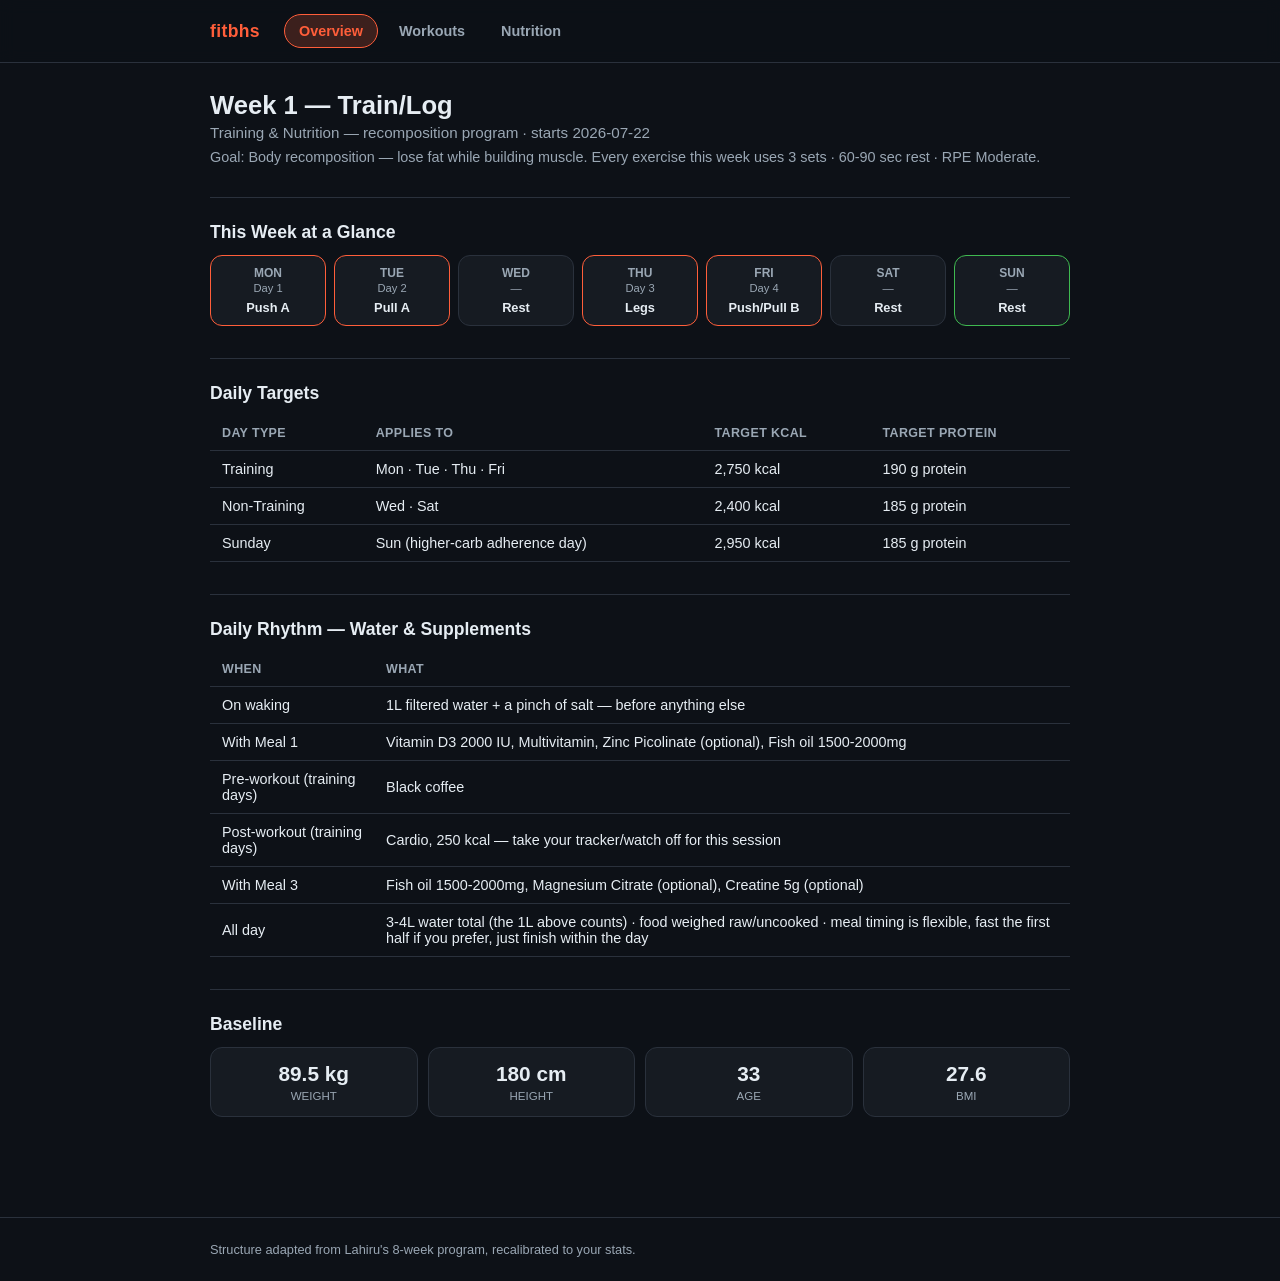
==== index.html @ 77259cff "Add static Week 1 train/nutrition site with expandable YouTube tutorials Renders the Week 1 PDF plan" ====
<!doctype html>
<html lang="en">
<head>
<meta charset="UTF-8" />
<meta name="viewport" content="width=device-width, initial-scale=1" />
<title>fitbhs — Train / Log</title>
<meta name="description" content="Training and nutrition plan tracker." />
<link rel="icon" href="data:image/svg+xml,<svg xmlns=%22http://www.w3.org/2000/svg%22 viewBox=%220 0 100 100%22><text y=%22.9em%22 font-size=%2290%22>🏋️</text></svg>" />
<link rel="stylesheet" href="assets/style.css" />
</head>
<body>
<header class="site-header">
  <div class="wrap">
    <span class="brand">fitbhs</span>
    <nav class="tabs" id="tabs">
      <button class="tab-btn active" data-target="overview">Overview</button>
      <button class="tab-btn" data-target="workouts">Workouts</button>
      <button class="tab-btn" data-target="nutrition">Nutrition</button>
    </nav>
  </div>
</header>

<main class="wrap">
  <section id="overview" class="panel active">
    <h1 id="week-title">Week 1 — Train/Log</h1>
    <p class="subtitle" id="week-sub"></p>
    <p class="goal" id="week-goal"></p>

    <h2>This Week at a Glance</h2>
    <div class="schedule-grid" id="schedule-grid"></div>

    <h2>Daily Targets</h2>
    <div class="table-wrap">
      <table class="targets-table" id="targets-table"></table>
    </div>

    <h2>Daily Rhythm — Water &amp; Supplements</h2>
    <div class="table-wrap">
      <table class="rhythm-table" id="rhythm-table"></table>
    </div>

    <h2>Baseline</h2>
    <div class="baseline-grid" id="baseline-grid"></div>
  </section>

  <section id="workouts" class="panel">
    <h1>Workouts</h1>
    <p class="subtitle">Tap an exercise to expand it and pull up a form tutorial.</p>
    <div id="workout-days"></div>
  </section>

  <section id="nutrition" class="panel">
    <h1>Nutrition</h1>
    <div class="nutrition-tabs" id="nutrition-tabs"></div>
    <div id="nutrition-days"></div>
  </section>
</main>

<footer class="site-footer">
  <div class="wrap">Structure adapted from Lahiru's 8-week program, recalibrated to your stats.</div>
</footer>

<script src="assets/data.js"></script>
<script src="assets/app.js"></script>
</body>
</html>
---- assets/style.css ----
:root {
  --bg: #0d1117;
  --bg-elev: #161b22;
  --bg-elev-2: #1c2129;
  --border: #2a313c;
  --text: #e6edf3;
  --text-dim: #9aa7b4;
  --accent: #ff5e3a;
  --accent-dim: #ff5e3a33;
  --good: #3fb950;
  --radius: 12px;
}

* { box-sizing: border-box; }

html, body {
  margin: 0;
  padding: 0;
  background: var(--bg);
  color: var(--text);
  font-family: -apple-system, BlinkMacSystemFont, "Segoe UI", Roboto, Helvetica, Arial, sans-serif;
  -webkit-font-smoothing: antialiased;
}

.wrap {
  max-width: 900px;
  margin: 0 auto;
  padding: 0 20px;
}

/* Header */
.site-header {
  position: sticky;
  top: 0;
  z-index: 10;
  background: rgba(13, 17, 23, 0.92);
  backdrop-filter: blur(8px);
  border-bottom: 1px solid var(--border);
}
.site-header .wrap {
  display: flex;
  align-items: center;
  gap: 24px;
  padding-top: 14px;
  padding-bottom: 14px;
  flex-wrap: wrap;
}
.brand {
  font-weight: 800;
  font-size: 1.1rem;
  letter-spacing: 0.02em;
  color: var(--accent);
}
.tabs {
  display: flex;
  gap: 6px;
}
.tab-btn {
  background: transparent;
  border: 1px solid transparent;
  color: var(--text-dim);
  font-size: 0.9rem;
  font-weight: 600;
  padding: 8px 14px;
  border-radius: 999px;
  cursor: pointer;
}
.tab-btn:hover { color: var(--text); }
.tab-btn.active {
  background: var(--accent-dim);
  color: var(--accent);
  border-color: var(--accent);
}

/* Layout */
main.wrap { padding-top: 28px; padding-bottom: 60px; }
.panel { display: none; }
.panel.active { display: block; animation: fade 0.15s ease; }
@keyframes fade { from { opacity: 0; } to { opacity: 1; } }

h1 { font-size: 1.6rem; margin: 0 0 4px; }
h2 { font-size: 1.1rem; margin: 32px 0 12px; color: var(--text); border-top: 1px solid var(--border); padding-top: 24px; }
.subtitle { color: var(--text-dim); margin: 0 0 4px; font-size: 0.95rem; }
.goal { color: var(--text-dim); font-size: 0.9rem; margin-top: 8px; }

/* Schedule grid */
.schedule-grid {
  display: grid;
  grid-template-columns: repeat(7, 1fr);
  gap: 8px;
}
.day-card {
  background: var(--bg-elev);
  border: 1px solid var(--border);
  border-radius: var(--radius);
  padding: 10px 6px;
  text-align: center;
}
.day-card.training { border-color: var(--accent); }
.day-card.sunday { border-color: var(--good); }
.day-card .dow { font-size: 0.75rem; color: var(--text-dim); font-weight: 700; text-transform: uppercase; }
.day-card .label { font-size: 0.7rem; color: var(--text-dim); margin-top: 2px; }
.day-card .workout { font-size: 0.8rem; font-weight: 700; margin-top: 6px; line-height: 1.2; }

/* Tables */
.table-wrap { overflow-x: auto; }
table { width: 100%; border-collapse: collapse; font-size: 0.9rem; }
table th, table td {
  text-align: left;
  padding: 10px 12px;
  border-bottom: 1px solid var(--border);
}
table th { color: var(--text-dim); font-weight: 600; font-size: 0.78rem; text-transform: uppercase; letter-spacing: 0.03em; }

/* Baseline */
.baseline-grid {
  display: grid;
  grid-template-columns: repeat(auto-fit, minmax(120px, 1fr));
  gap: 10px;
}
.baseline-item {
  background: var(--bg-elev);
  border: 1px solid var(--border);
  border-radius: var(--radius);
  padding: 14px;
  text-align: center;
}
.baseline-item .val { font-size: 1.3rem; font-weight: 800; }
.baseline-item .key { font-size: 0.72rem; color: var(--text-dim); text-transform: uppercase; margin-top: 4px; }

/* Workout day cards */
.day-block {
  background: var(--bg-elev);
  border: 1px solid var(--border);
  border-radius: var(--radius);
  margin-bottom: 20px;
  overflow: hidden;
}
.day-block-header {
  padding: 16px 18px;
  border-bottom: 1px solid var(--border);
}
.day-block-header .tag { color: var(--accent); font-weight: 700; font-size: 0.78rem; text-transform: uppercase; letter-spacing: 0.03em; }
.day-block-header h3 { margin: 4px 0 2px; font-size: 1.2rem; }
.day-block-header .muscles { color: var(--text-dim); font-size: 0.85rem; }
.day-block-header .protocol { color: var(--text-dim); font-size: 0.78rem; margin-top: 6px; }

.exercise {
  border-bottom: 1px solid var(--border);
}
.exercise:last-child { border-bottom: none; }
.exercise-row {
  display: flex;
  align-items: center;
  justify-content: space-between;
  gap: 12px;
  padding: 14px 18px;
  cursor: pointer;
  background: none;
  border: none;
  width: 100%;
  text-align: left;
  color: var(--text);
  font-size: 0.95rem;
}
.exercise-row:hover { background: var(--bg-elev-2); }
.exercise-row .name { font-weight: 600; }
.exercise-row .meta { display: flex; align-items: center; gap: 10px; color: var(--text-dim); font-size: 0.85rem; white-space: nowrap; }
.exercise-row .chevron { transition: transform 0.15s ease; color: var(--text-dim); }
.exercise.open .chevron { transform: rotate(90deg); color: var(--accent); }

.exercise-panel {
  max-height: 0;
  overflow: hidden;
  transition: max-height 0.2s ease;
  background: var(--bg-elev-2);
}
.exercise.open .exercise-panel { max-height: 500px; }
.exercise-panel-inner { padding: 4px 18px 18px; }

.video-embed { position: relative; width: 100%; padding-top: 56.25%; border-radius: 8px; overflow: hidden; background: #000; margin-top: 6px; }
.video-embed iframe { position: absolute; inset: 0; width: 100%; height: 100%; border: 0; }

.tutorial-links { display: flex; flex-wrap: wrap; gap: 8px; margin-top: 8px; }
.tutorial-links a {
  display: inline-flex;
  align-items: center;
  gap: 6px;
  color: var(--text);
  background: var(--bg-elev);
  border: 1px solid var(--border);
  border-radius: 999px;
  padding: 7px 14px;
  font-size: 0.82rem;
  text-decoration: none;
  font-weight: 600;
}
.tutorial-links a:hover { border-color: var(--accent); color: var(--accent); }

/* Nutrition */
.nutrition-tabs { display: flex; gap: 8px; margin: 16px 0 20px; flex-wrap: wrap; }
.nutrition-tab-btn {
  background: var(--bg-elev);
  border: 1px solid var(--border);
  color: var(--text-dim);
  font-weight: 600;
  font-size: 0.85rem;
  padding: 8px 14px;
  border-radius: 999px;
  cursor: pointer;
}
.nutrition-tab-btn.active { color: var(--accent); border-color: var(--accent); background: var(--accent-dim); }
.nutrition-day { display: none; }
.nutrition-day.active { display: block; }
.nutrition-summary { display: flex; gap: 20px; margin-bottom: 16px; flex-wrap: wrap; }
.nutrition-summary .stat { font-size: 0.9rem; }
.nutrition-summary .stat b { display: block; font-size: 1.2rem; color: var(--accent); }
.meal-card {
  background: var(--bg-elev);
  border: 1px solid var(--border);
  border-radius: var(--radius);
  padding: 14px 18px;
  margin-bottom: 12px;
}
.meal-card h4 { margin: 0 0 8px; font-size: 0.95rem; }
.meal-card ul { margin: 0; padding-left: 18px; color: var(--text-dim); font-size: 0.88rem; line-height: 1.6; }
.meal-card .supp { margin-top: 8px; font-size: 0.8rem; color: var(--accent); }
.day-notes { color: var(--text-dim); font-size: 0.85rem; margin-top: 8px; }

/* Footer */
.site-footer { border-top: 1px solid var(--border); padding: 24px 0; color: var(--text-dim); font-size: 0.8rem; margin-top: 40px; }

@media (max-width: 640px) {
  .schedule-grid { grid-template-columns: repeat(4, 1fr); }
  h1 { font-size: 1.35rem; }
}
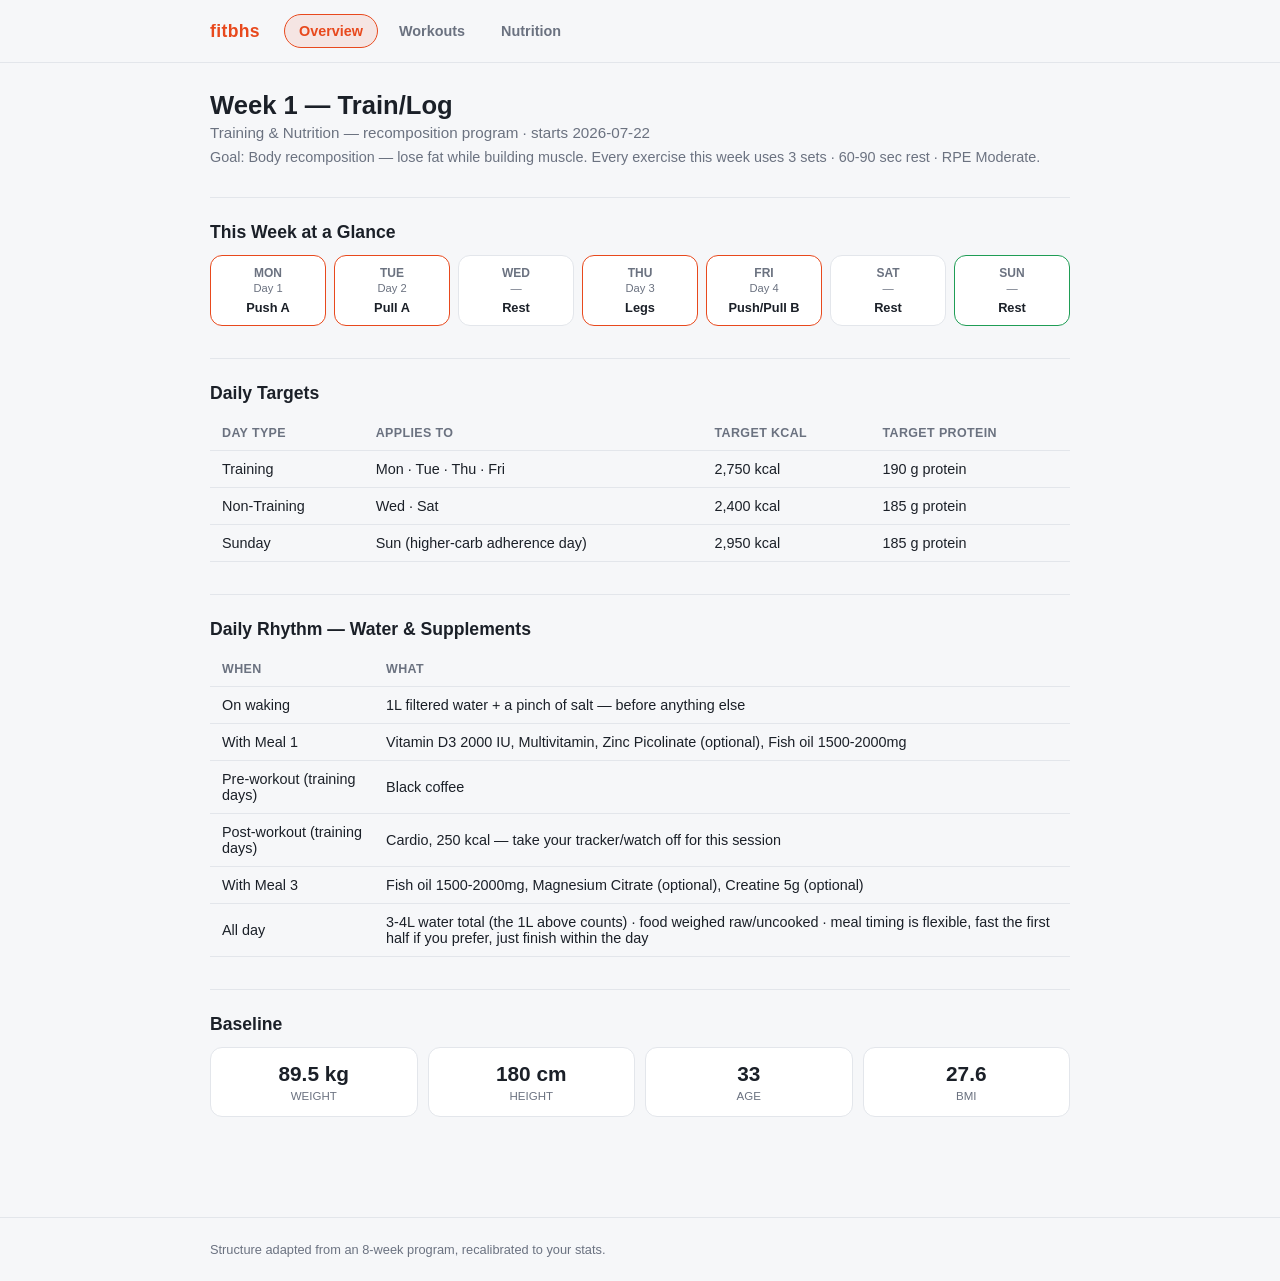
==== commit 47bef34d: "Switch to light theme, add muscle-map thumbnails, drop attribution - assets/muscles.js: minimal fron" ====
--- a/index.html
+++ b/index.html
@@ -57,10 +57,11 @@
 </main>
 
 <footer class="site-footer">
-  <div class="wrap">Structure adapted from Lahiru's 8-week program, recalibrated to your stats.</div>
+  <div class="wrap">Structure adapted from an 8-week program, recalibrated to your stats.</div>
 </footer>
 
 <script src="assets/data.js"></script>
+<script src="assets/muscles.js"></script>
 <script src="assets/app.js"></script>
 </body>
 </html>
--- a/assets/style.css
+++ b/assets/style.css
@@ -1,13 +1,13 @@
 :root {
-  --bg: #0d1117;
-  --bg-elev: #161b22;
-  --bg-elev-2: #1c2129;
-  --border: #2a313c;
-  --text: #e6edf3;
-  --text-dim: #9aa7b4;
-  --accent: #ff5e3a;
-  --accent-dim: #ff5e3a33;
-  --good: #3fb950;
+  --bg: #f6f7f9;
+  --bg-elev: #ffffff;
+  --bg-elev-2: #f0f2f5;
+  --border: #e3e6eb;
+  --text: #1b2028;
+  --text-dim: #6b7280;
+  --accent: #e8491d;
+  --accent-dim: #e8491d1a;
+  --good: #1f9d55;
   --radius: 12px;
 }
 
@@ -33,7 +33,7 @@
   position: sticky;
   top: 0;
   z-index: 10;
-  background: rgba(13, 17, 23, 0.92);
+  background: rgba(246, 247, 249, 0.92);
   backdrop-filter: blur(8px);
   border-bottom: 1px solid var(--border);
 }
@@ -152,9 +152,8 @@
 .exercise-row {
   display: flex;
   align-items: center;
-  justify-content: space-between;
-  gap: 12px;
-  padding: 14px 18px;
+  gap: 14px;
+  padding: 10px 18px;
   cursor: pointer;
   background: none;
   border: none;
@@ -164,9 +163,20 @@
   font-size: 0.95rem;
 }
 .exercise-row:hover { background: var(--bg-elev-2); }
+.exercise-row .thumb {
+  flex: none;
+  width: 52px;
+  height: 52px;
+  border-radius: 10px;
+  overflow: hidden;
+  background: var(--bg-elev-2);
+  border: 1px solid var(--border);
+}
+.exercise-row .thumb svg { width: 100%; height: 100%; display: block; }
+.exercise-row .info { flex: 1; display: flex; flex-direction: column; gap: 2px; min-width: 0; }
 .exercise-row .name { font-weight: 600; }
-.exercise-row .meta { display: flex; align-items: center; gap: 10px; color: var(--text-dim); font-size: 0.85rem; white-space: nowrap; }
-.exercise-row .chevron { transition: transform 0.15s ease; color: var(--text-dim); }
+.exercise-row .setsreps { color: var(--text-dim); font-size: 0.85rem; }
+.exercise-row .chevron { flex: none; transition: transform 0.15s ease; color: var(--text-dim); }
 .exercise.open .chevron { transform: rotate(90deg); color: var(--accent); }
 
 .exercise-panel {
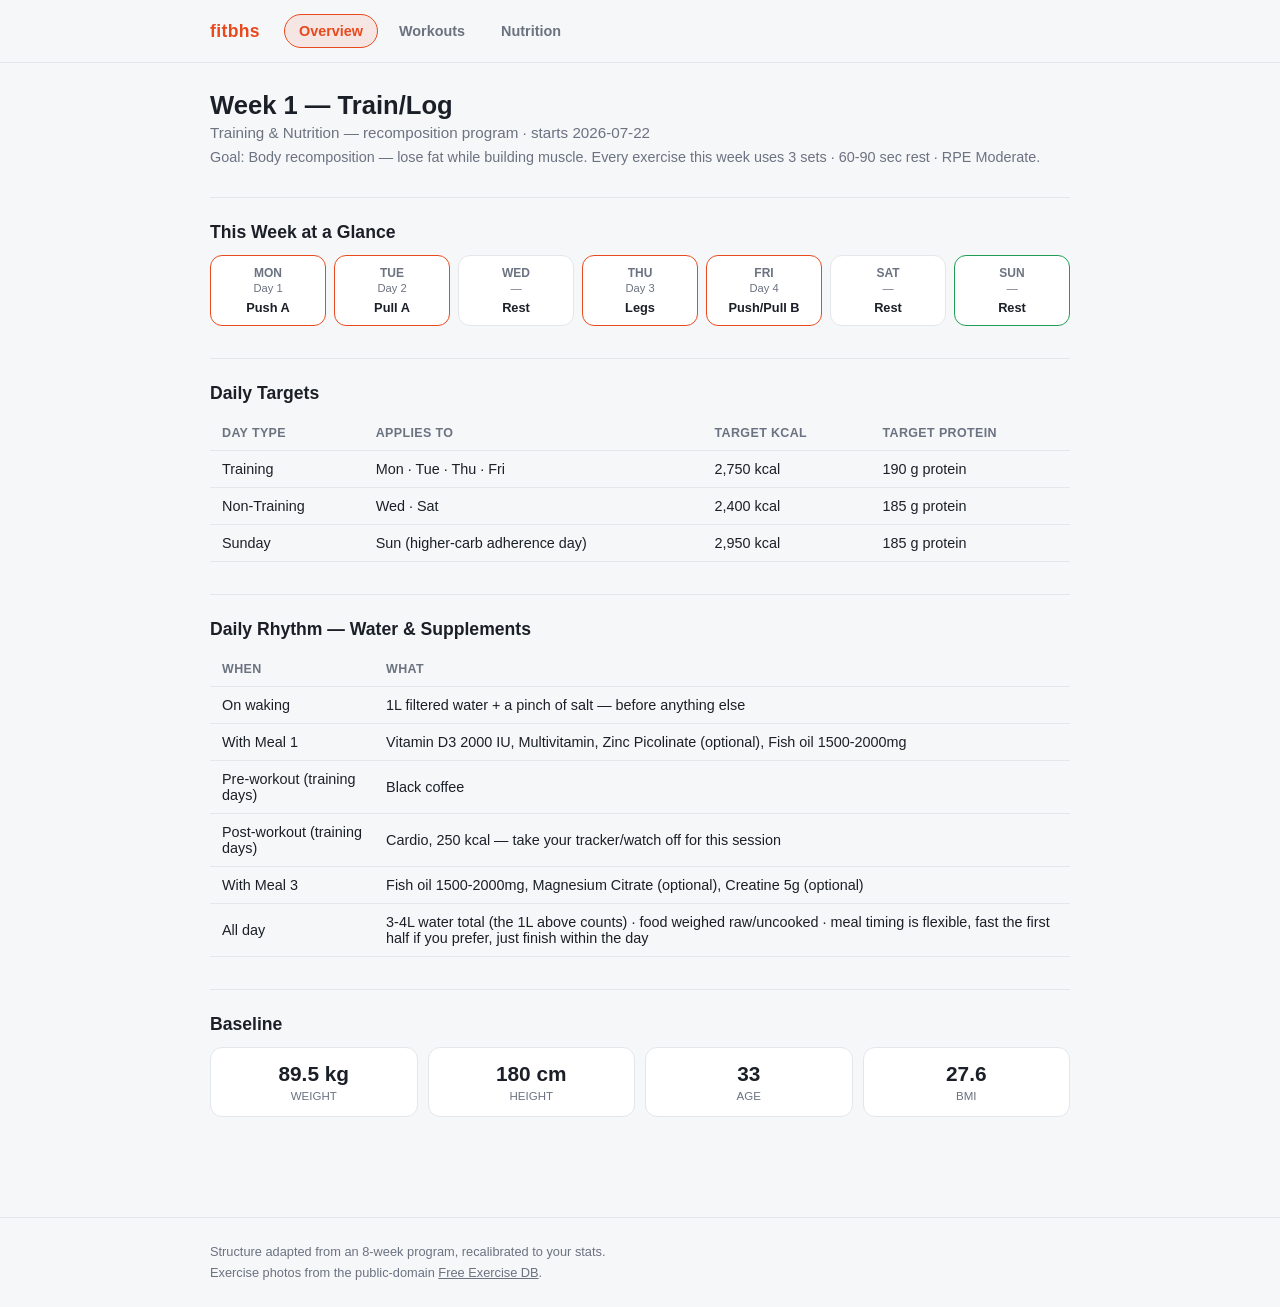
==== commit 7f9664b8: "Replace procedural stick-figure thumbnails with real exercise photos The hand-drawn SVG poser couldn" ====
--- a/index.html
+++ b/index.html
@@ -57,11 +57,13 @@
 </main>
 
 <footer class="site-footer">
-  <div class="wrap">Structure adapted from an 8-week program, recalibrated to your stats.</div>
+  <div class="wrap">
+    Structure adapted from an 8-week program, recalibrated to your stats.<br />
+    Exercise photos from the public-domain <a href="https://github.com/yuhonas/free-exercise-db" target="_blank" rel="noopener">Free Exercise DB</a>.
+  </div>
 </footer>
 
 <script src="assets/data.js"></script>
-<script src="assets/muscles.js"></script>
 <script src="assets/app.js"></script>
 </body>
 </html>
--- a/assets/style.css
+++ b/assets/style.css
@@ -165,28 +165,47 @@
 .exercise-row:hover { background: var(--bg-elev-2); }
 .exercise-row .thumb {
   flex: none;
-  width: 52px;
-  height: 52px;
+  width: 84px;
+  height: 64px;
   border-radius: 10px;
   overflow: hidden;
   background: var(--bg-elev-2);
   border: 1px solid var(--border);
 }
-.exercise-row .thumb svg { width: 100%; height: 100%; display: block; }
+.exercise-row .thumb img { width: 100%; height: 100%; display: block; object-fit: cover; object-position: center 30%; }
 .exercise-row .info { flex: 1; display: flex; flex-direction: column; gap: 2px; min-width: 0; }
 .exercise-row .name { font-weight: 600; }
 .exercise-row .setsreps { color: var(--text-dim); font-size: 0.85rem; }
+.exercise-row .targets { color: var(--accent); font-size: 0.76rem; font-weight: 600; text-transform: uppercase; letter-spacing: 0.02em; }
 .exercise-row .chevron { flex: none; transition: transform 0.15s ease; color: var(--text-dim); }
 .exercise.open .chevron { transform: rotate(90deg); color: var(--accent); }
 
 .exercise-panel {
   max-height: 0;
   overflow: hidden;
-  transition: max-height 0.2s ease;
+  transition: max-height 0.25s ease;
   background: var(--bg-elev-2);
 }
-.exercise.open .exercise-panel { max-height: 500px; }
+.exercise.open .exercise-panel { max-height: 900px; }
 .exercise-panel-inner { padding: 4px 18px 18px; }
+.guideline { color: var(--text); font-size: 0.88rem; line-height: 1.55; margin: 8px 0 4px; }
+
+.motion-photos { display: grid; grid-template-columns: 1fr 1fr; gap: 8px; margin-top: 8px; }
+.motion-photo { position: relative; border-radius: 8px; overflow: hidden; border: 1px solid var(--border); background: var(--bg-elev); }
+.motion-photo img { width: 100%; height: 100%; display: block; aspect-ratio: 4 / 3; object-fit: cover; }
+.motion-photo .motion-label {
+  position: absolute;
+  bottom: 6px;
+  left: 6px;
+  background: rgba(20, 20, 22, 0.72);
+  color: #fff;
+  font-size: 0.7rem;
+  font-weight: 700;
+  text-transform: uppercase;
+  letter-spacing: 0.04em;
+  padding: 3px 8px;
+  border-radius: 999px;
+}
 
 .video-embed { position: relative; width: 100%; padding-top: 56.25%; border-radius: 8px; overflow: hidden; background: #000; margin-top: 6px; }
 .video-embed iframe { position: absolute; inset: 0; width: 100%; height: 100%; border: 0; }
@@ -238,7 +257,9 @@
 .day-notes { color: var(--text-dim); font-size: 0.85rem; margin-top: 8px; }
 
 /* Footer */
-.site-footer { border-top: 1px solid var(--border); padding: 24px 0; color: var(--text-dim); font-size: 0.8rem; margin-top: 40px; }
+.site-footer { border-top: 1px solid var(--border); padding: 24px 0; color: var(--text-dim); font-size: 0.8rem; margin-top: 40px; line-height: 1.6; }
+.site-footer a { color: var(--text-dim); text-decoration: underline; }
+.site-footer a:hover { color: var(--accent); }
 
 @media (max-width: 640px) {
   .schedule-grid { grid-template-columns: repeat(4, 1fr); }
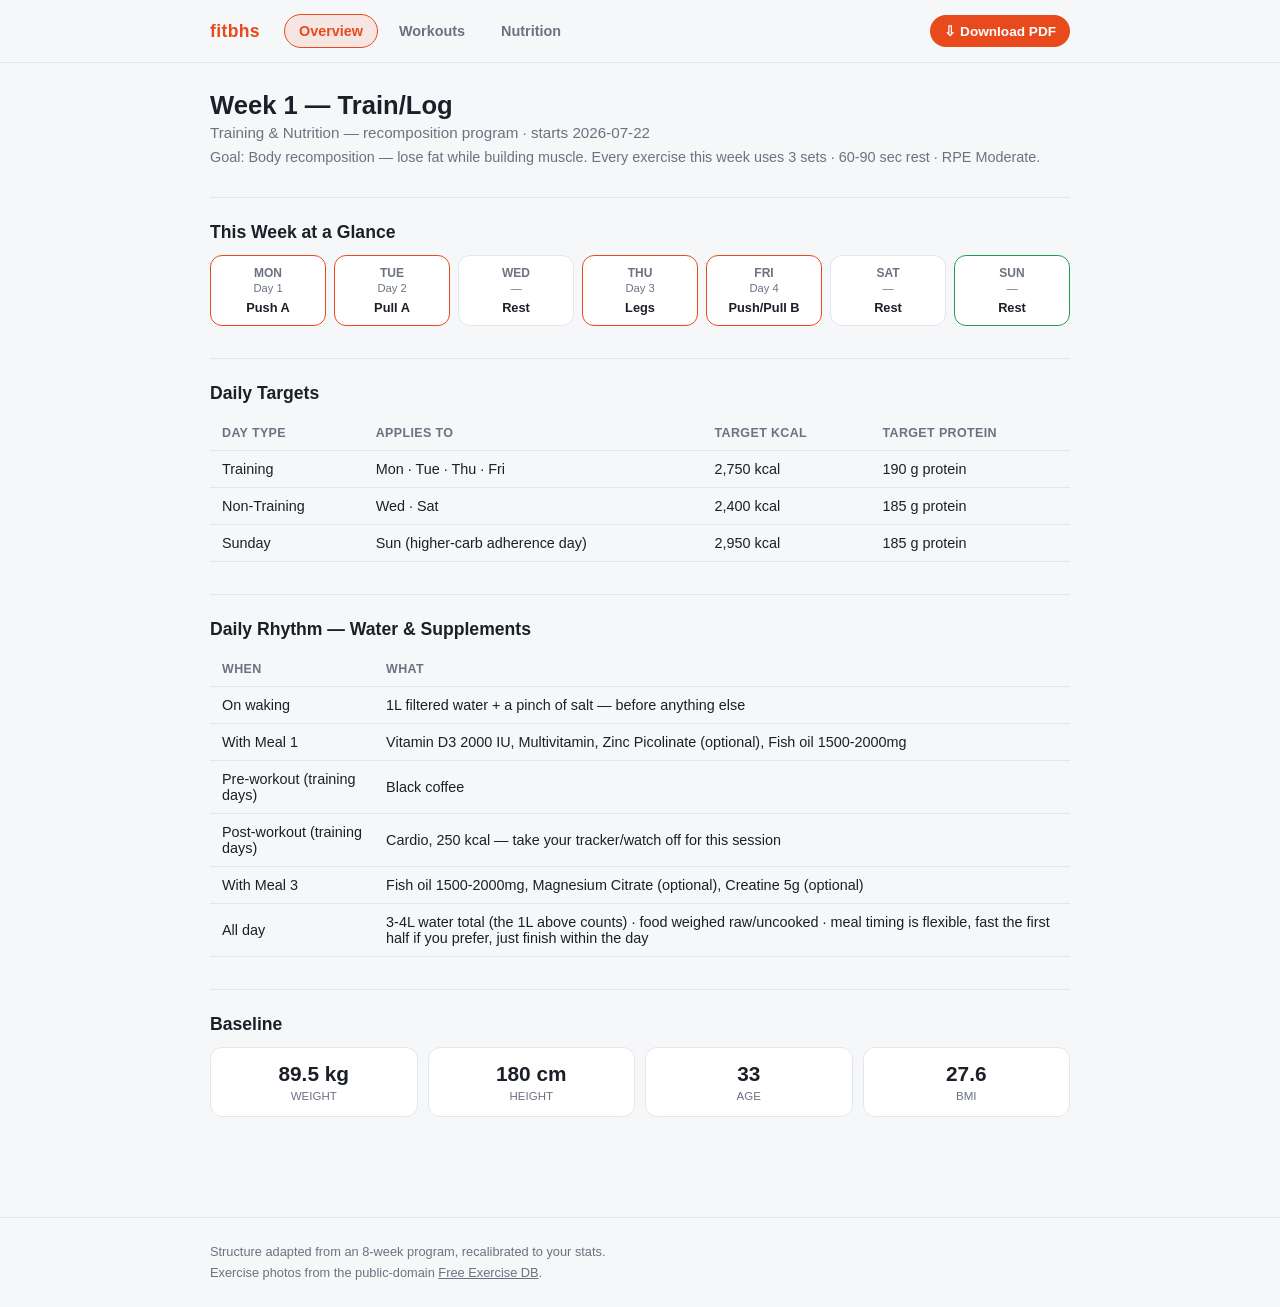
==== commit 39a14c0c: "Add downloadable PDF version of the plan - print.html + assets/print.{js,css}: a standalone printabl" ====
--- a/index.html
+++ b/index.html
@@ -17,6 +17,7 @@
       <button class="tab-btn" data-target="workouts">Workouts</button>
       <button class="tab-btn" data-target="nutrition">Nutrition</button>
     </nav>
+    <a class="pdf-btn" href="fitbhs-week1-plan.pdf" download>&#8681; Download PDF</a>
   </div>
 </header>
 
@@ -64,6 +65,7 @@
 </footer>
 
 <script src="assets/data.js"></script>
+<script src="assets/musclemap.js"></script>
 <script src="assets/app.js"></script>
 </body>
 </html>
--- a/assets/style.css
+++ b/assets/style.css
@@ -66,6 +66,21 @@
   cursor: pointer;
 }
 .tab-btn:hover { color: var(--text); }
+.pdf-btn {
+  margin-left: auto;
+  display: inline-flex;
+  align-items: center;
+  gap: 6px;
+  background: var(--accent);
+  color: #fff;
+  font-size: 0.85rem;
+  font-weight: 700;
+  padding: 8px 14px;
+  border-radius: 999px;
+  text-decoration: none;
+  white-space: nowrap;
+}
+.pdf-btn:hover { opacity: 0.9; }
 .tab-btn.active {
   background: var(--accent-dim);
   color: var(--accent);
@@ -164,6 +179,7 @@
 }
 .exercise-row:hover { background: var(--bg-elev-2); }
 .exercise-row .thumb {
+  position: relative;
   flex: none;
   width: 84px;
   height: 64px;
@@ -173,6 +189,19 @@
   border: 1px solid var(--border);
 }
 .exercise-row .thumb img { width: 100%; height: 100%; display: block; object-fit: cover; object-position: center 30%; }
+
+.muscle-badge {
+  position: absolute;
+  top: 8px;
+  right: 8px;
+  width: 30px;
+  height: 42px;
+  background: #ffffff;
+  border-radius: 8px;
+  box-shadow: 0 1px 3px rgba(0, 0, 0, 0.35);
+  padding: 3px;
+}
+.muscle-badge svg { width: 100%; height: 100%; display: block; }
 .exercise-row .info { flex: 1; display: flex; flex-direction: column; gap: 2px; min-width: 0; }
 .exercise-row .name { font-weight: 600; }
 .exercise-row .setsreps { color: var(--text-dim); font-size: 0.85rem; }
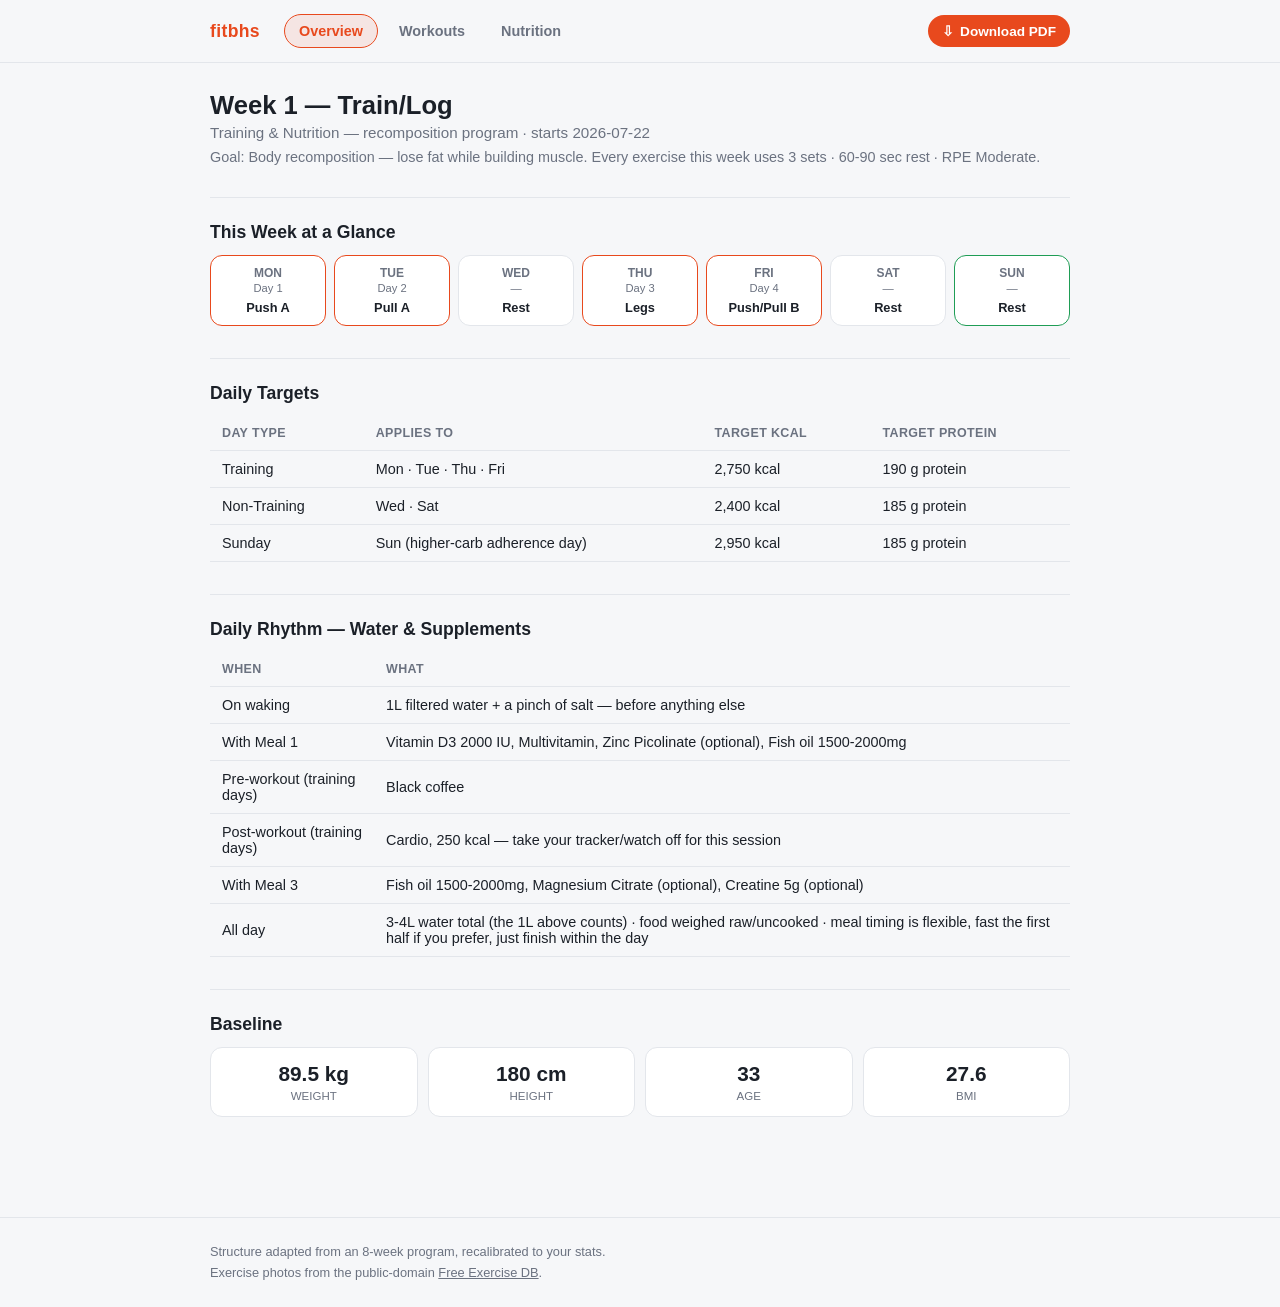
==== commit 1adc856a: "Collapse Download PDF button to icon-only on narrow screens At <=480px the full "Download PDF" label" ====
--- a/index.html
+++ b/index.html
@@ -17,7 +17,7 @@
       <button class="tab-btn" data-target="workouts">Workouts</button>
       <button class="tab-btn" data-target="nutrition">Nutrition</button>
     </nav>
-    <a class="pdf-btn" href="fitbhs-week1-plan.pdf" download>&#8681; Download PDF</a>
+    <a class="pdf-btn" href="fitbhs-week1-plan.pdf" download title="Download PDF">&#8681;<span class="pdf-btn-label"> Download PDF</span></a>
   </div>
 </header>
 
--- a/assets/style.css
+++ b/assets/style.css
@@ -294,3 +294,10 @@
   .schedule-grid { grid-template-columns: repeat(4, 1fr); }
   h1 { font-size: 1.35rem; }
 }
+
+@media (max-width: 480px) {
+  .pdf-btn-label { display: none; }
+  .pdf-btn { padding: 8px 10px; font-size: 1rem; }
+  .site-header .wrap { row-gap: 10px; }
+  .tabs { order: 3; flex-basis: 100%; }
+}
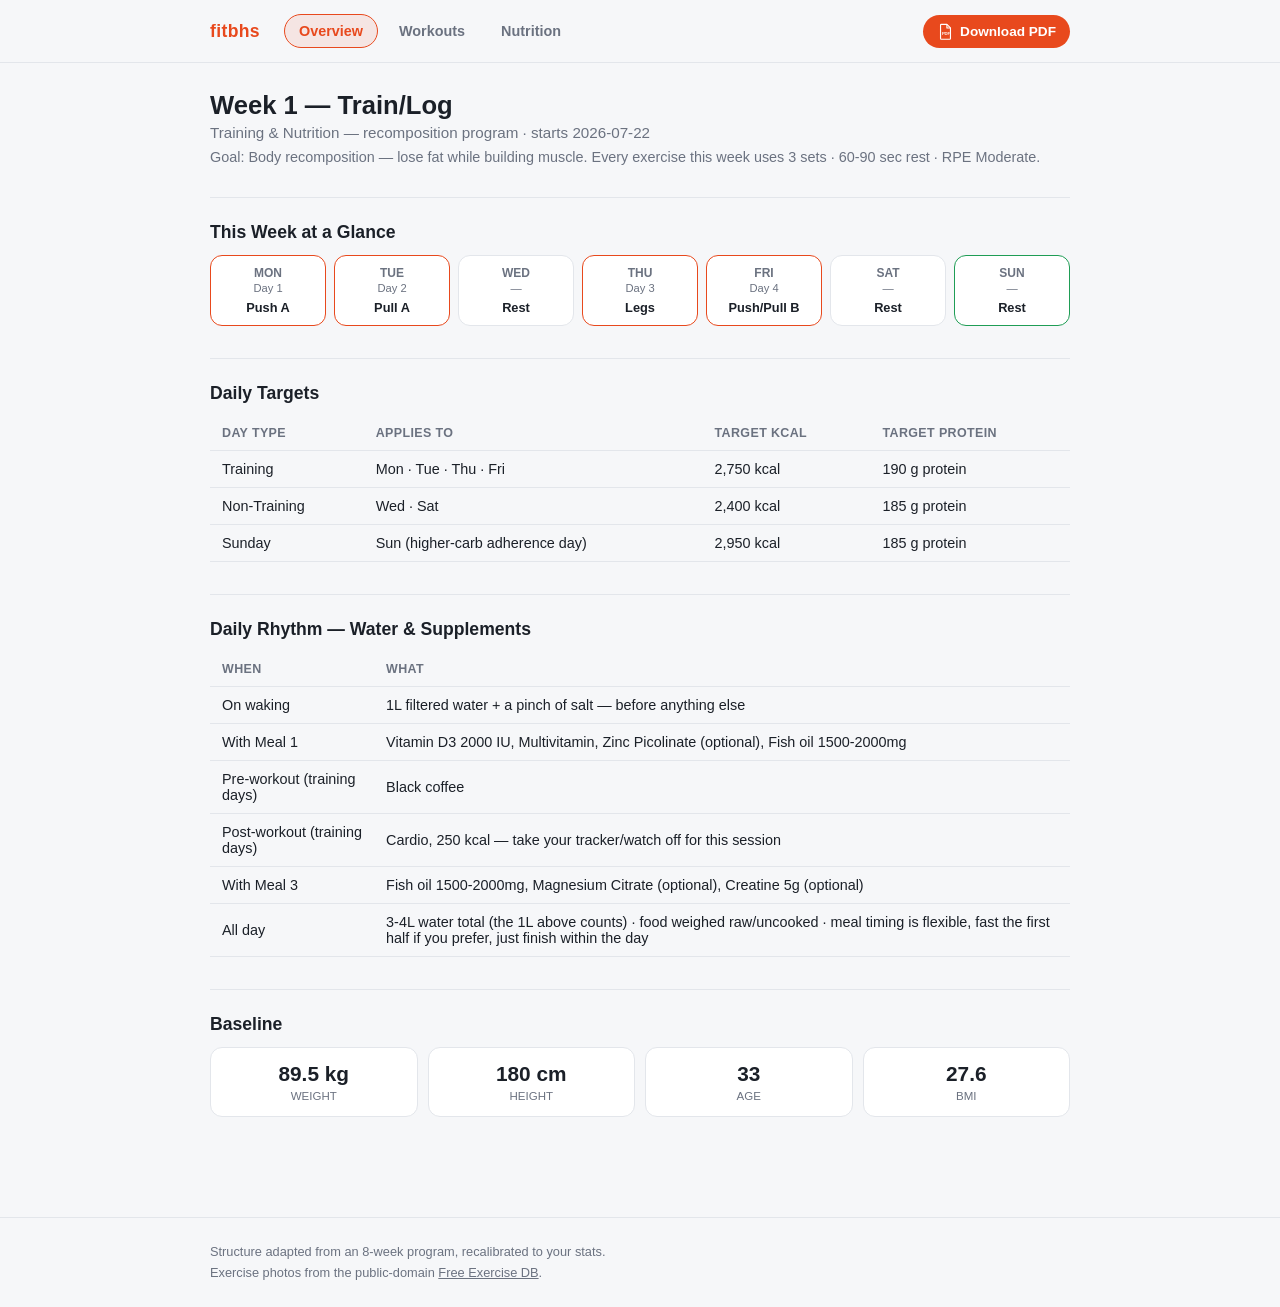
==== commit 3409cffe: "Use a PDF document icon instead of a plain arrow Replaced the down-arrow glyph with an inline SVG fi" ====
--- a/index.html
+++ b/index.html
@@ -17,7 +17,14 @@
       <button class="tab-btn" data-target="workouts">Workouts</button>
       <button class="tab-btn" data-target="nutrition">Nutrition</button>
     </nav>
-    <a class="pdf-btn" href="fitbhs-week1-plan.pdf" download title="Download PDF">&#8681;<span class="pdf-btn-label"> Download PDF</span></a>
+    <a class="pdf-btn" href="fitbhs-week1-plan.pdf" download title="Download PDF">
+      <svg class="pdf-icon" viewBox="0 0 24 24" xmlns="http://www.w3.org/2000/svg" aria-hidden="true">
+        <path d="M6 2h8l5 5v15a1 1 0 0 1-1 1H6a1 1 0 0 1-1-1V3a1 1 0 0 1 1-1z" fill="none" stroke="currentColor" stroke-width="1.6" stroke-linejoin="round" />
+        <path d="M14 2v5h5" fill="none" stroke="currentColor" stroke-width="1.6" stroke-linejoin="round" />
+        <text x="12.5" y="17" text-anchor="middle" font-size="6" font-weight="800" fill="currentColor" font-family="Arial, sans-serif" letter-spacing="-0.3">PDF</text>
+      </svg>
+      <span class="pdf-btn-label">Download PDF</span>
+    </a>
   </div>
 </header>
 
--- a/assets/style.css
+++ b/assets/style.css
@@ -79,6 +79,12 @@
   border-radius: 999px;
   text-decoration: none;
   white-space: nowrap;
+}
+.pdf-icon {
+  width: 17px;
+  height: 17px;
+  flex: none;
+  display: block;
 }
 .pdf-btn:hover { opacity: 0.9; }
 .tab-btn.active {
